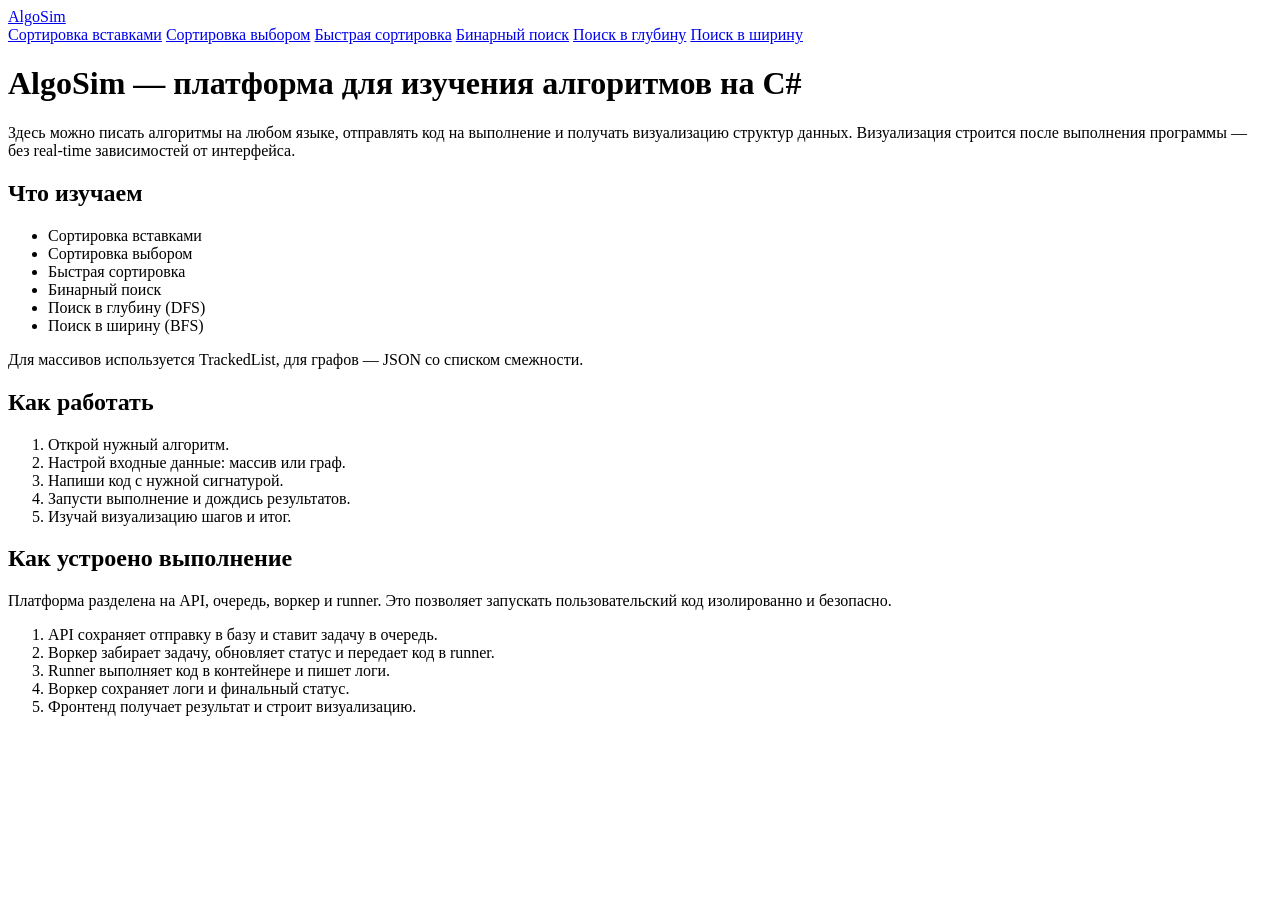
==== frontend/html/index.html @ df9ed7ec "сделано очень много" ====
﻿<!doctype html>
<html lang="ru">
  <head>
    <meta charset="utf-8" />
    <meta name="viewport" content="width=device-width,initial-scale=1" />
    <title>AlgoSim — платформа изучения алгоритмов</title>
    <link rel="stylesheet" href="/css/styles.css" />
  </head>
  <body>
    <header class="topbar">
      <div class="topbar-inner wrap">
        <a class="topbar-brand" href="index.html">AlgoSim</a>
        <nav class="tabs" aria-label="Algorithms">
          <a class="tab" href="algorithms.html#insertion">Сортировка вставками</a>
          <a class="tab" href="algorithms.html#selection">Сортировка выбором</a>
          <a class="tab" href="algorithms.html#quick">Быстрая сортировка</a>
          <a class="tab" href="algorithms.html#binary">Бинарный поиск</a>
          <a class="tab" href="algorithms.html#dfs">Поиск в глубину</a>
          <a class="tab" href="algorithms.html#bfs">Поиск в ширину</a>
        </nav>
      </div>
    </header>

    <div class="wrap">
      <h1>AlgoSim — платформа для изучения алгоритмов на C#</h1>
      <p class="lead">Здесь можно писать алгоритмы на любом языке, отправлять код на выполнение и получать визуализацию структур данных. Визуализация строится после выполнения программы — без real-time зависимостей от интерфейса.</p>

      <div class="grid">
        <div class="panel">
          <h2>Что изучаем</h2>
          <ul>
            <li>Сортировка вставками</li>
            <li>Сортировка выбором</li>
            <li>Быстрая сортировка</li>
            <li>Бинарный поиск</li>
            <li>Поиск в глубину (DFS)</li>
            <li>Поиск в ширину (BFS)</li>
          </ul>
          <p class="hint">Для массивов используется TrackedList, для графов — JSON со списком смежности.</p>
        </div>

        <div class="panel">
          <h2>Как работать</h2>
          <ol>
            <li>Открой нужный алгоритм.</li>
            <li>Настрой входные данные: массив или граф.</li>
            <li>Напиши код с нужной сигнатурой.</li>
            <li>Запусти выполнение и дождись результатов.</li>
            <li>Изучай визуализацию шагов и итог.</li>
          </ol>
        </div>

        <div class="panel">
          <h2>Как устроено выполнение</h2>
          <p>Платформа разделена на API, очередь, воркер и runner. Это позволяет запускать пользовательский код изолированно и безопасно.</p>
          <ol>
            <li>API сохраняет отправку в базу и ставит задачу в очередь.</li>
            <li>Воркер забирает задачу, обновляет статус и передает код в runner.</li>
            <li>Runner выполняет код в контейнере и пишет логи.</li>
            <li>Воркер сохраняет логи и финальный статус.</li>
            <li>Фронтенд получает результат и строит визуализацию.</li>
          </ol>
        </div>
      </div>

    </div>
  </body>
</html>
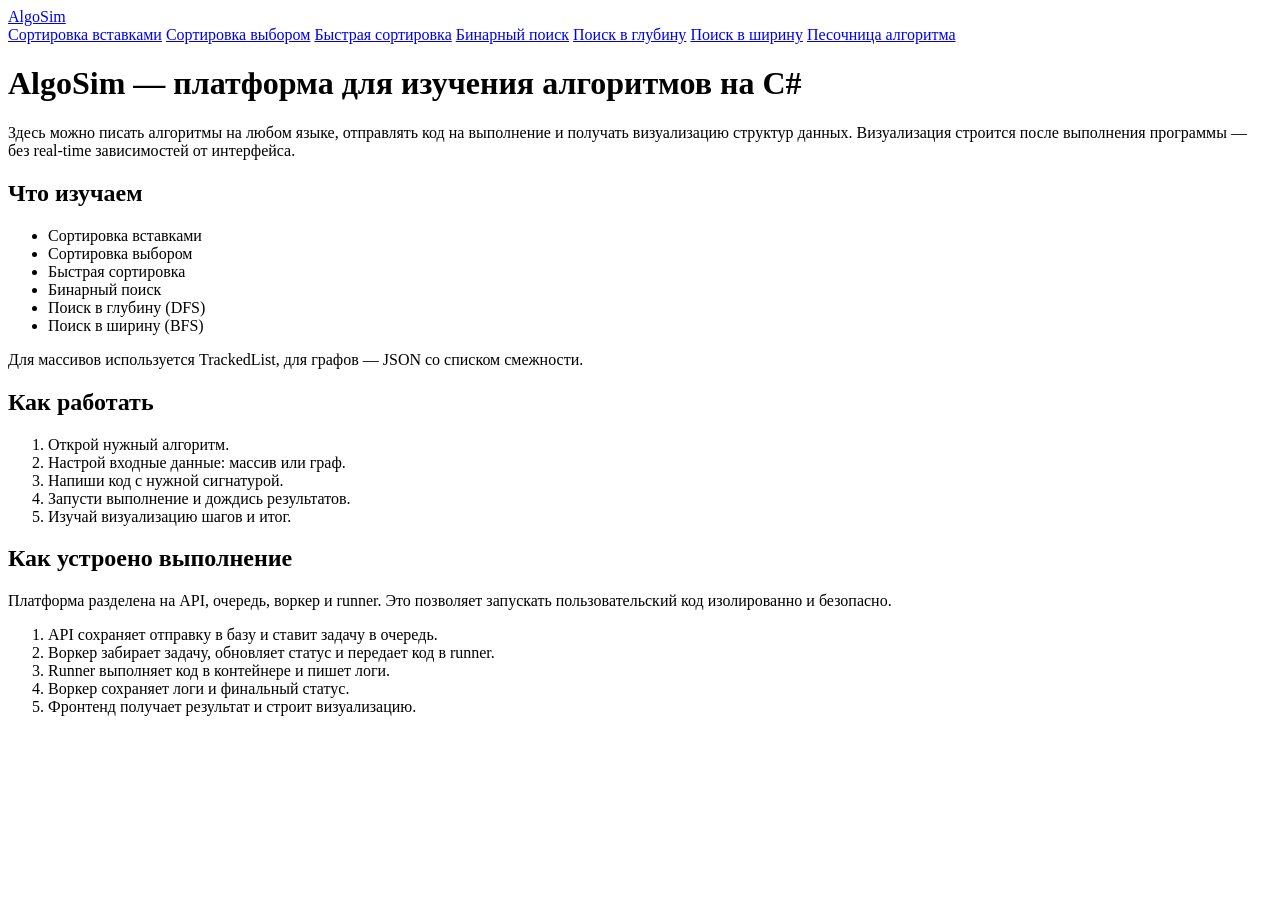
==== commit adeeb680: "feat(ui): вынести песочницу на отдельную страницу" ====
--- a/frontend/html/index.html
+++ b/frontend/html/index.html
@@ -17,6 +17,7 @@
           <a class="tab" href="algorithms.html#binary">Бинарный поиск</a>
           <a class="tab" href="algorithms.html#dfs">Поиск в глубину</a>
           <a class="tab" href="algorithms.html#bfs">Поиск в ширину</a>
+          <a class="tab" href="sandbox.html">Песочница алгоритма</a>
         </nav>
       </div>
     </header>
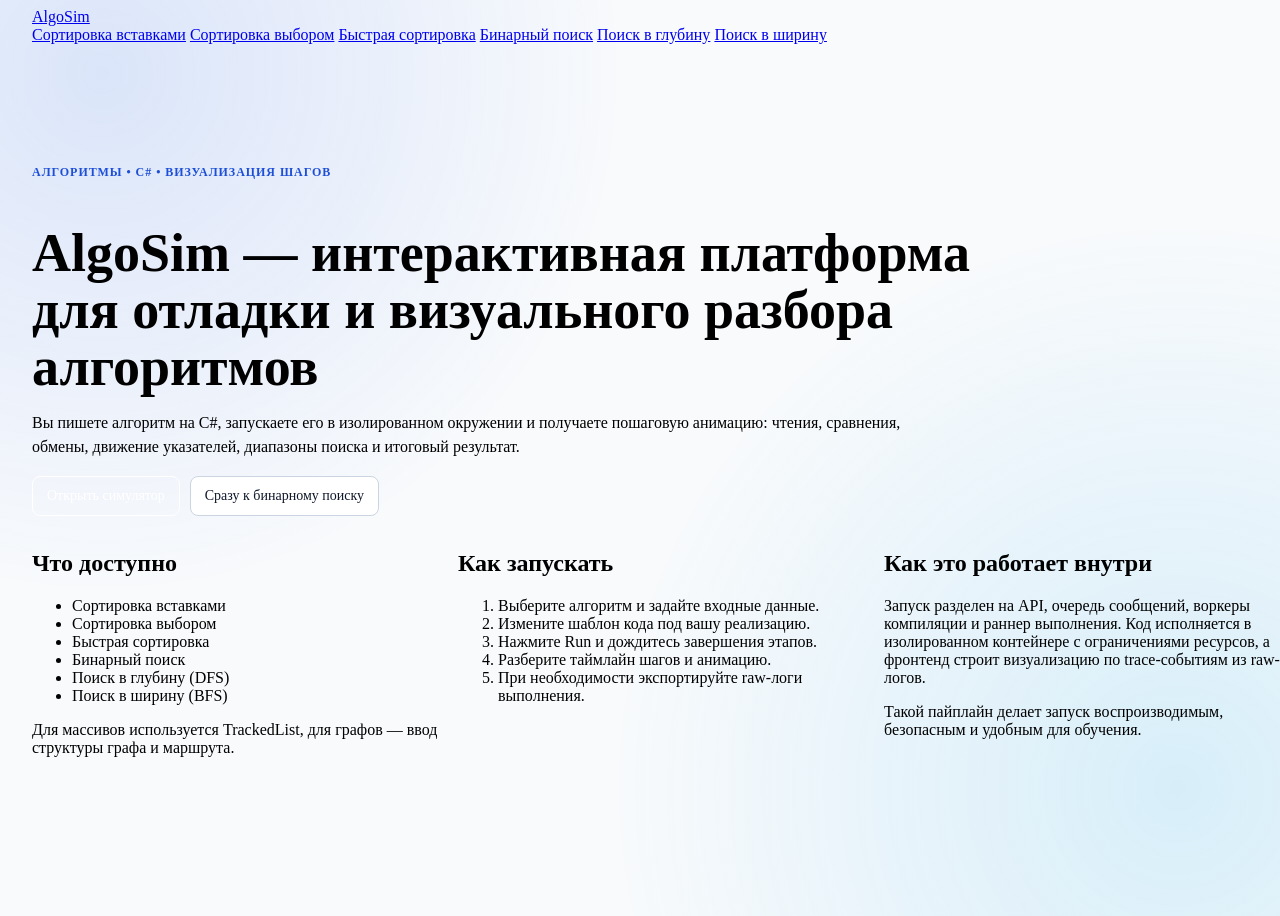
==== commit 0bbabd6f: "feat(ui): обновить главную страницу и убрать песочницу из шапки" ====
--- a/frontend/html/index.html
+++ b/frontend/html/index.html
@@ -3,12 +3,113 @@
   <head>
     <meta charset="utf-8" />
     <meta name="viewport" content="width=device-width,initial-scale=1" />
-    <title>AlgoSim — платформа изучения алгоритмов</title>
+    <title>AlgoSim — визуализация алгоритмов на C#</title>
     <link rel="stylesheet" href="/css/styles.css" />
+    <style>
+      body.landing-page {
+        min-height: 100vh;
+        display: flex;
+        flex-direction: column;
+        background:
+          radial-gradient(circle at 8% 8%, rgba(37, 99, 235, 0.14), transparent 36%),
+          radial-gradient(circle at 92% 86%, rgba(14, 165, 233, 0.14), transparent 40%),
+          #f8fafc;
+      }
+
+      .landing-screen {
+        flex: 1;
+        display: flex;
+        flex-direction: column;
+        justify-content: center;
+        padding: 28px 0 42px;
+      }
+
+      .landing-shell {
+        width: 100%;
+        max-width: none;
+        margin: 0;
+        padding-inline: 24px;
+      }
+
+      .landing-hero {
+        margin: 0 auto;
+      }
+
+      .landing-eyebrow {
+        margin: 0 0 8px;
+        font-size: 12px;
+        font-weight: 700;
+        letter-spacing: 0.08em;
+        text-transform: uppercase;
+        color: #1d4ed8;
+      }
+
+      .landing-title {
+        margin-bottom: 10px;
+        font-size: clamp(30px, 5vw, 54px);
+        line-height: 1.05;
+        max-width: 980px;
+      }
+
+      .landing-lead {
+        font-size: 16px;
+        line-height: 1.45;
+        max-width: 920px;
+        margin-bottom: 18px;
+      }
+
+      .landing-cta {
+        display: flex;
+        flex-wrap: wrap;
+        gap: 10px;
+      }
+
+      .landing-btn,
+      .landing-link {
+        display: inline-flex;
+        align-items: center;
+        justify-content: center;
+        min-height: 38px;
+        padding: 0 14px;
+        border-radius: 8px;
+        border: 1px solid #cbd5e1;
+        text-decoration: none;
+        font-size: 14px;
+      }
+
+      .landing-btn {
+        background: var(--accent);
+        color: #fff;
+        border-color: var(--accent);
+      }
+
+      .landing-link {
+        background: #fff;
+        color: #0f172a;
+      }
+
+      .landing-grid {
+        margin-top: 14px;
+        display: grid;
+        grid-template-columns: repeat(auto-fit, minmax(240px, 1fr));
+        gap: 14px;
+      }
+
+      @media (max-width: 720px) {
+        .landing-shell {
+          padding-inline: 14px;
+        }
+
+        .landing-screen {
+          justify-content: flex-start;
+          padding-top: 18px;
+        }
+      }
+    </style>
   </head>
-  <body>
+  <body class="landing-page">
     <header class="topbar">
-      <div class="topbar-inner wrap">
+      <div class="topbar-inner landing-shell">
         <a class="topbar-brand" href="index.html">AlgoSim</a>
         <nav class="tabs" aria-label="Algorithms">
           <a class="tab" href="algorithms.html#insertion">Сортировка вставками</a>
@@ -17,18 +118,27 @@
           <a class="tab" href="algorithms.html#binary">Бинарный поиск</a>
           <a class="tab" href="algorithms.html#dfs">Поиск в глубину</a>
           <a class="tab" href="algorithms.html#bfs">Поиск в ширину</a>
-          <a class="tab" href="sandbox.html">Песочница алгоритма</a>
         </nav>
       </div>
     </header>
 
-    <div class="wrap">
-      <h1>AlgoSim — платформа для изучения алгоритмов на C#</h1>
-      <p class="lead">Здесь можно писать алгоритмы на любом языке, отправлять код на выполнение и получать визуализацию структур данных. Визуализация строится после выполнения программы — без real-time зависимостей от интерфейса.</p>
+    <main class="landing-screen">
+      <section class="landing-hero landing-shell">
+        <p class="landing-eyebrow">алгоритмы • c# • визуализация шагов</p>
+        <h1 class="landing-title">AlgoSim — интерактивная платформа для отладки и визуального разбора алгоритмов</h1>
+        <p class="lead landing-lead">
+          Вы пишете алгоритм на C#, запускаете его в изолированном окружении и получаете пошаговую анимацию:
+          чтения, сравнения, обмены, движение указателей, диапазоны поиска и итоговый результат.
+        </p>
+        <div class="landing-cta">
+          <a class="landing-btn" href="algorithms.html#insertion">Открыть симулятор</a>
+          <a class="landing-link" href="algorithms.html#binary">Сразу к бинарному поиску</a>
+        </div>
+      </section>
 
-      <div class="grid">
+      <section class="landing-shell landing-grid">
         <div class="panel">
-          <h2>Что изучаем</h2>
+          <h2>Что доступно</h2>
           <ul>
             <li>Сортировка вставками</li>
             <li>Сортировка выбором</li>
@@ -37,34 +147,26 @@
             <li>Поиск в глубину (DFS)</li>
             <li>Поиск в ширину (BFS)</li>
           </ul>
-          <p class="hint">Для массивов используется TrackedList, для графов — JSON со списком смежности.</p>
+          <p class="hint">Для массивов используется TrackedList, для графов — ввод структуры графа и маршрута.</p>
         </div>
 
         <div class="panel">
-          <h2>Как работать</h2>
+          <h2>Как запускать</h2>
           <ol>
-            <li>Открой нужный алгоритм.</li>
-            <li>Настрой входные данные: массив или граф.</li>
-            <li>Напиши код с нужной сигнатурой.</li>
-            <li>Запусти выполнение и дождись результатов.</li>
-            <li>Изучай визуализацию шагов и итог.</li>
+            <li>Выберите алгоритм и задайте входные данные.</li>
+            <li>Измените шаблон кода под вашу реализацию.</li>
+            <li>Нажмите Run и дождитесь завершения этапов.</li>
+            <li>Разберите таймлайн шагов и анимацию.</li>
+            <li>При необходимости экспортируйте raw-логи выполнения.</li>
           </ol>
         </div>
 
         <div class="panel">
-          <h2>Как устроено выполнение</h2>
-          <p>Платформа разделена на API, очередь, воркер и runner. Это позволяет запускать пользовательский код изолированно и безопасно.</p>
-          <ol>
-            <li>API сохраняет отправку в базу и ставит задачу в очередь.</li>
-            <li>Воркер забирает задачу, обновляет статус и передает код в runner.</li>
-            <li>Runner выполняет код в контейнере и пишет логи.</li>
-            <li>Воркер сохраняет логи и финальный статус.</li>
-            <li>Фронтенд получает результат и строит визуализацию.</li>
-          </ol>
+          <h2>Как это работает внутри</h2>
+          <p>Запуск разделен на API, очередь сообщений, воркеры компиляции и раннер выполнения. Код исполняется в изолированном контейнере с ограничениями ресурсов, а фронтенд строит визуализацию по trace-событиям из raw-логов.</p>
+          <p class="hint">Такой пайплайн делает запуск воспроизводимым, безопасным и удобным для обучения.</p>
         </div>
-      </div>
-
-    </div>
+      </section>
+    </main>
   </body>
 </html>
-
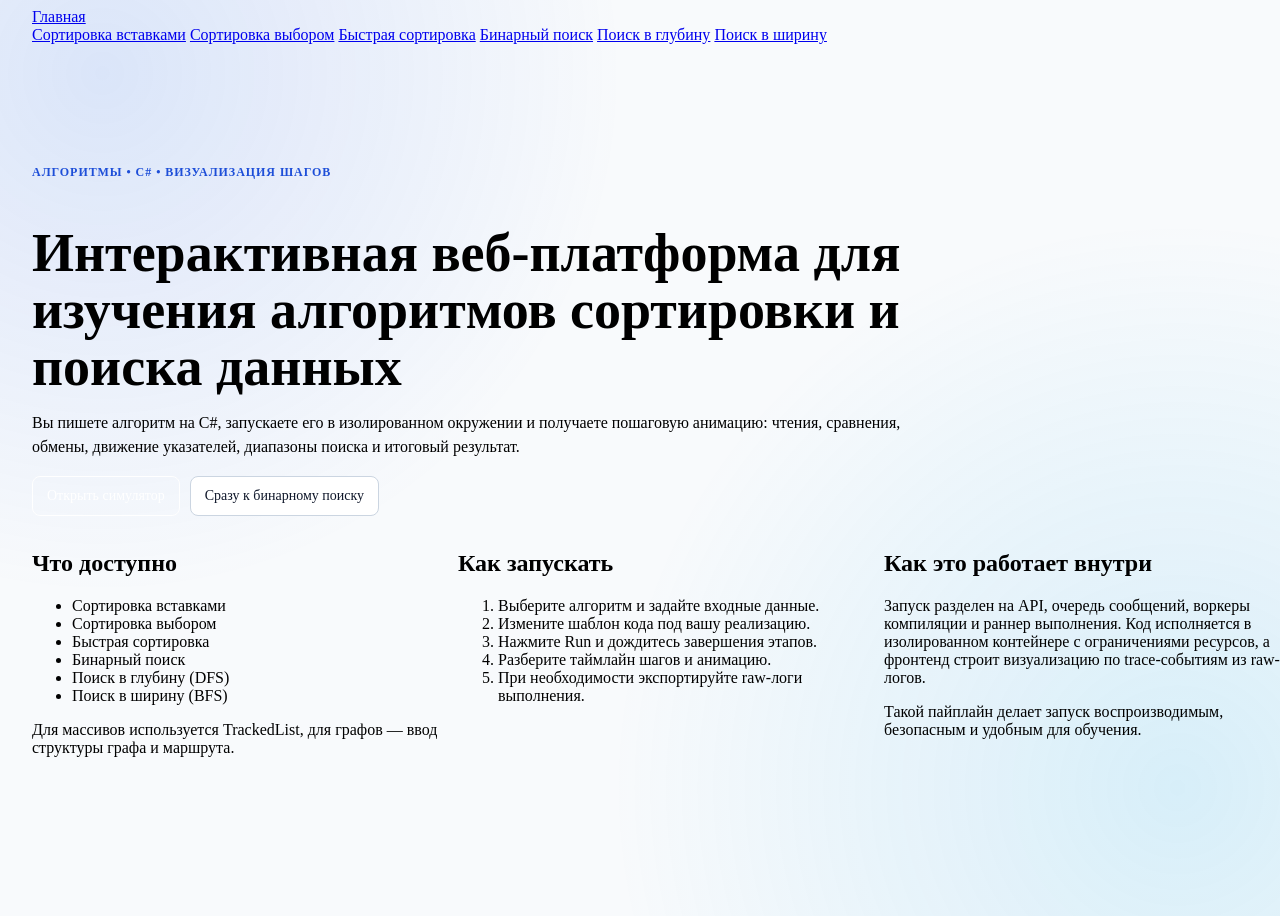
==== commit 038b893b: "the end" ====
--- a/frontend/html/index.html
+++ b/frontend/html/index.html
@@ -110,7 +110,7 @@
   <body class="landing-page">
     <header class="topbar">
       <div class="topbar-inner landing-shell">
-        <a class="topbar-brand" href="index.html">AlgoSim</a>
+        <a class="topbar-brand" href="index.html">Главная</a>
         <nav class="tabs" aria-label="Algorithms">
           <a class="tab" href="algorithms.html#insertion">Сортировка вставками</a>
           <a class="tab" href="algorithms.html#selection">Сортировка выбором</a>
@@ -125,7 +125,7 @@
     <main class="landing-screen">
       <section class="landing-hero landing-shell">
         <p class="landing-eyebrow">алгоритмы • c# • визуализация шагов</p>
-        <h1 class="landing-title">AlgoSim — интерактивная платформа для отладки и визуального разбора алгоритмов</h1>
+        <h1 class="landing-title">Интерактивная веб-платформа для изучения алгоритмов сортировки и поиска данных</h1>
         <p class="lead landing-lead">
           Вы пишете алгоритм на C#, запускаете его в изолированном окружении и получаете пошаговую анимацию:
           чтения, сравнения, обмены, движение указателей, диапазоны поиска и итоговый результат.
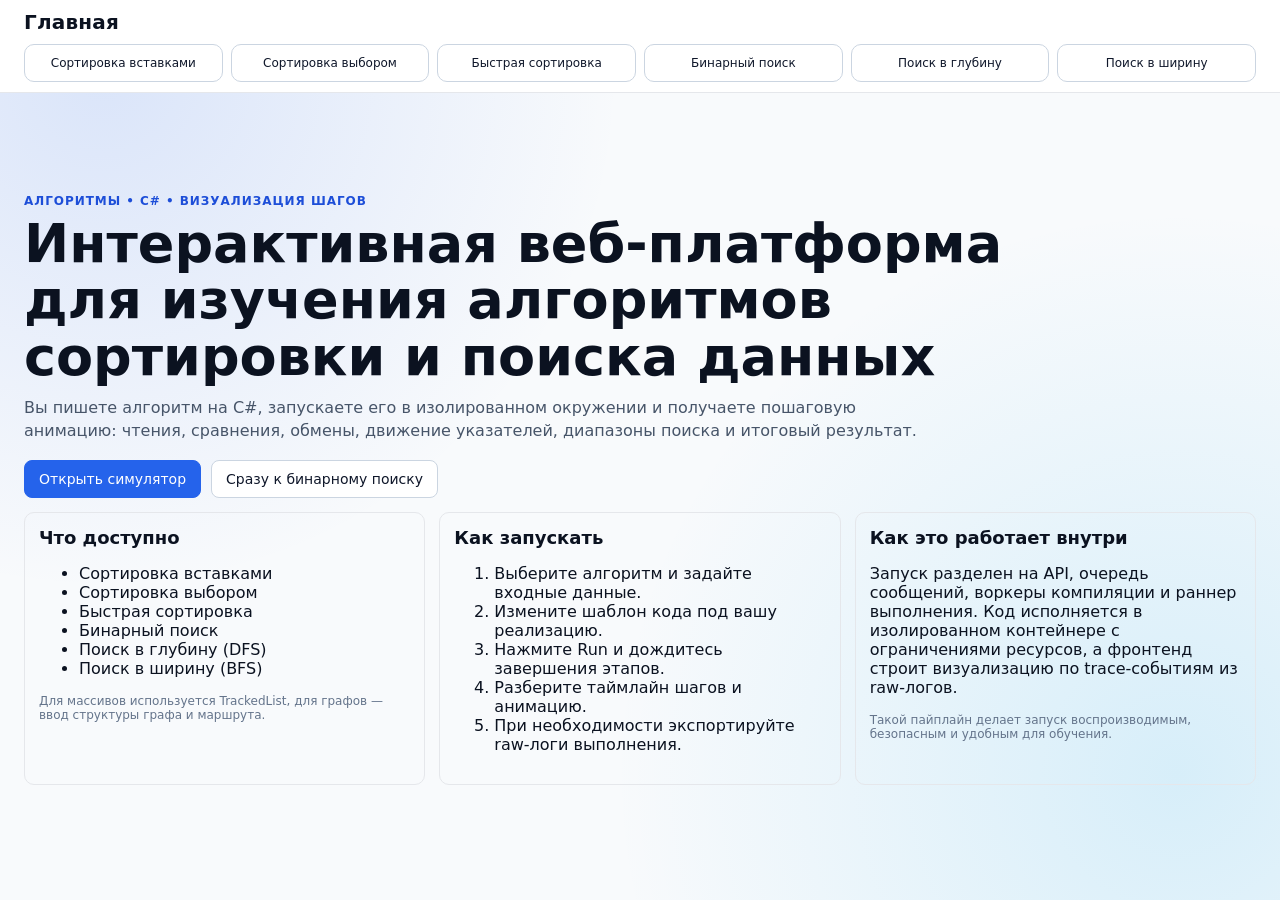
==== commit 96f34f15: "docs: describe AlgoSim and add demos; fix frontend asset paths" ====
--- a/frontend/html/index.html
+++ b/frontend/html/index.html
@@ -4,7 +4,7 @@
     <meta charset="utf-8" />
     <meta name="viewport" content="width=device-width,initial-scale=1" />
     <title>AlgoSim — визуализация алгоритмов на C#</title>
-    <link rel="stylesheet" href="/css/styles.css" />
+    <link rel="stylesheet" href="../css/styles.css" />
     <style>
       body.landing-page {
         min-height: 100vh;
--- a/frontend/css/styles.css
+++ b/frontend/css/styles.css
@@ -0,0 +1,11 @@
+﻿/* styles.css entry point */
+@import url("./base.css");
+@import url("./forms.css");
+@import url("./chips.css");
+@import url("./viz.css");
+@import url("./console.css");
+@import url("./editor.css");
+@import url("./helpers.css");
+@import url("./header.css");
+@import url("./split-layout.css");
+
